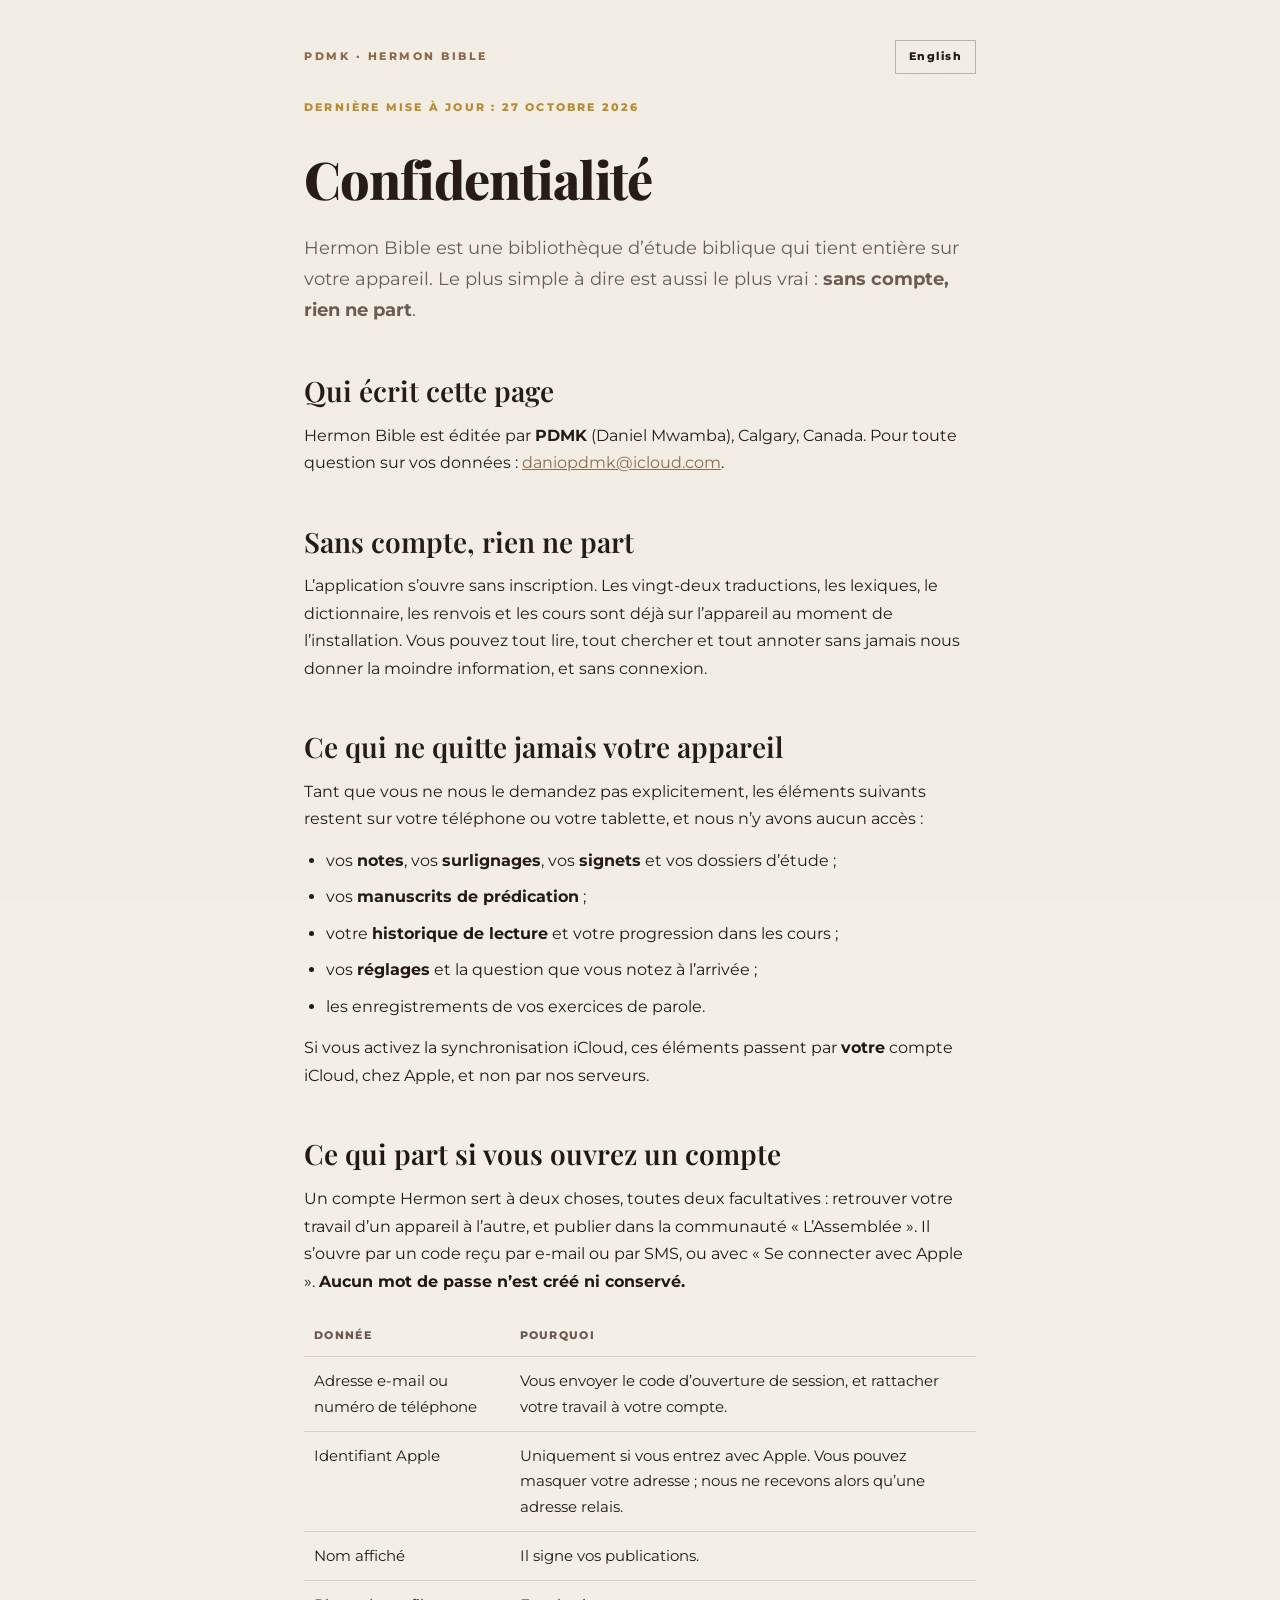
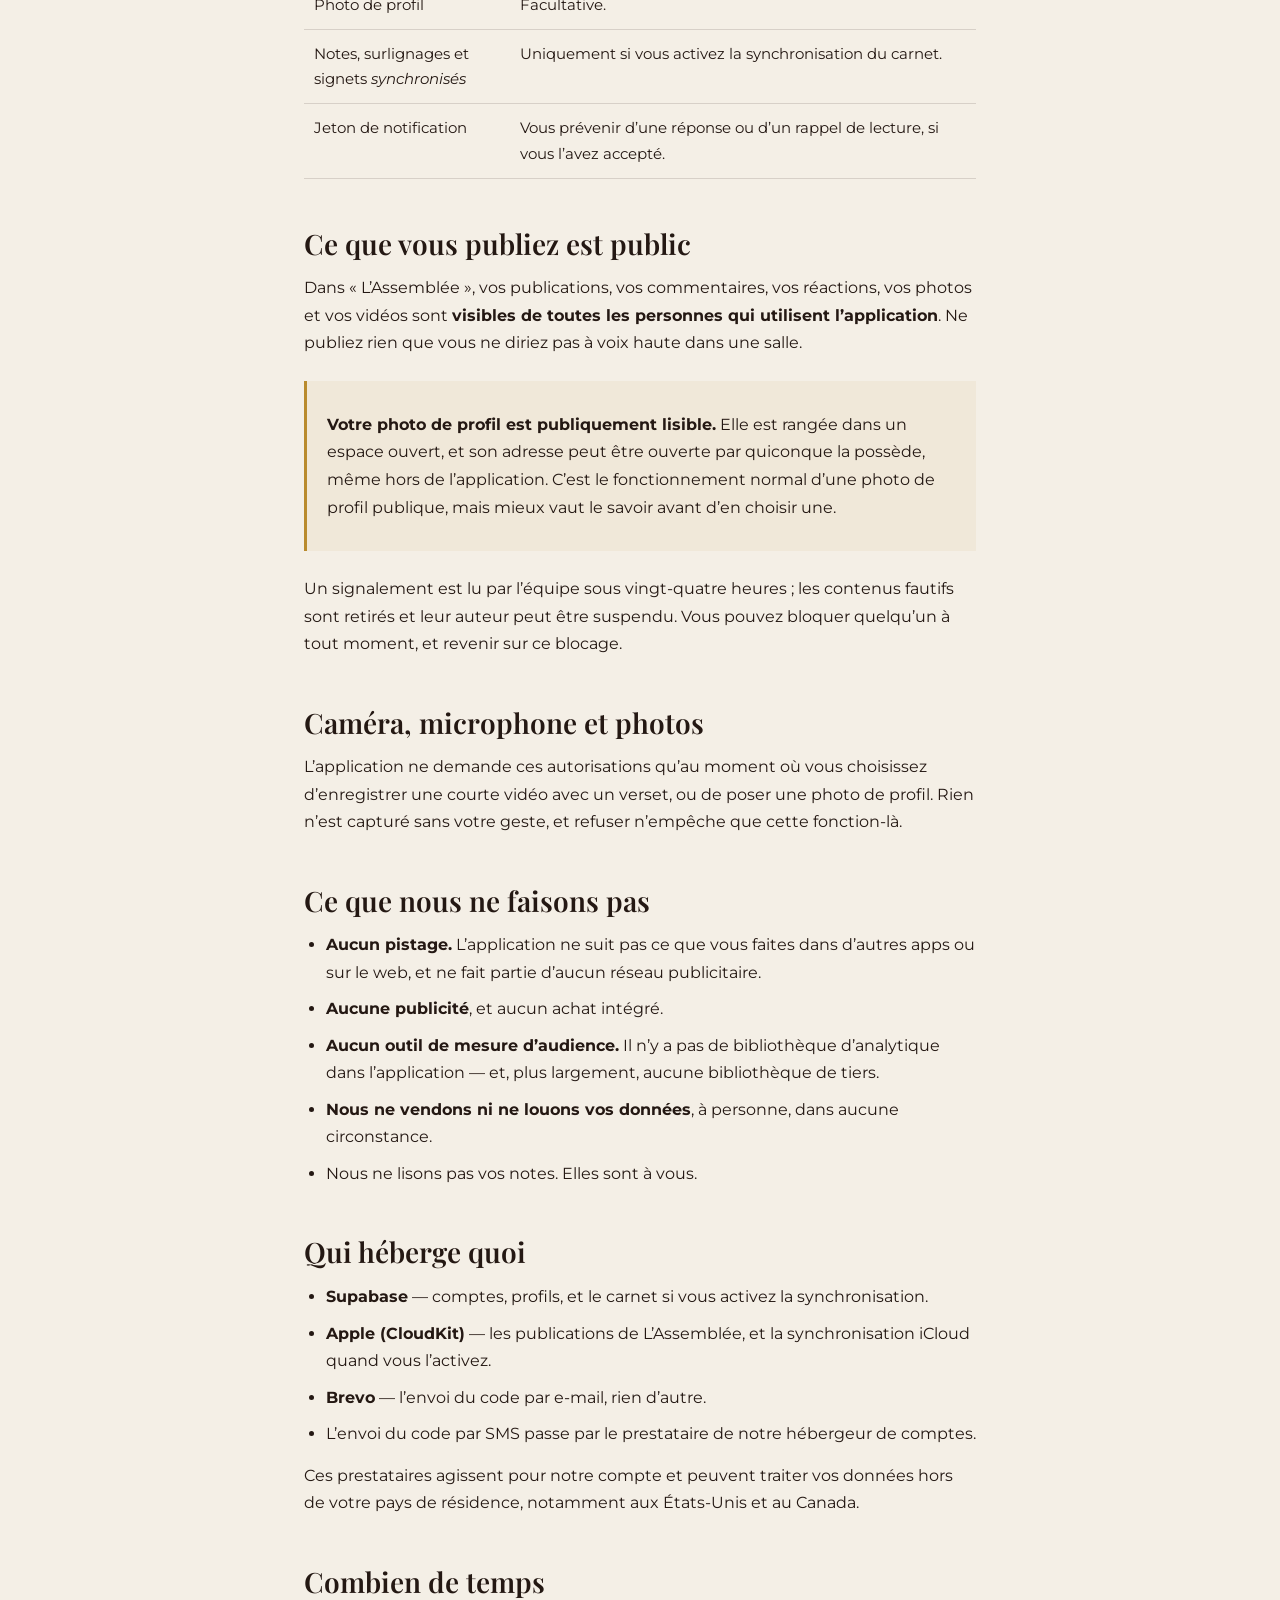
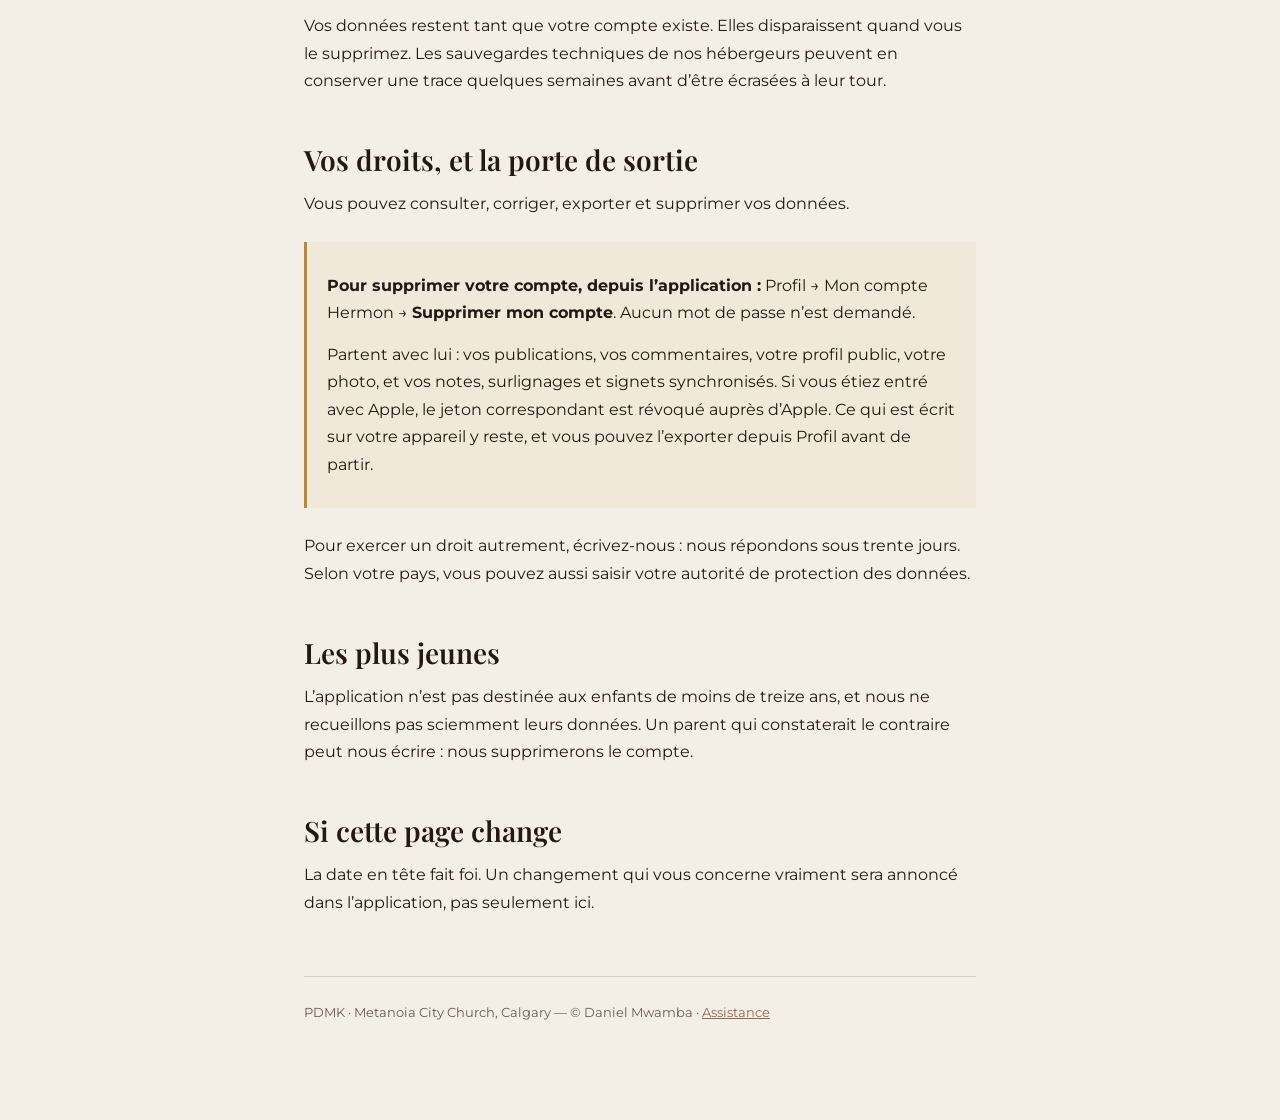
==== confidentialite/index.html @ c93b66ef "Les pages d'information d'Hermon Bible : confidentialité et assistance, FR + EN App Store Connect ex" ====
<!doctype html><html lang="fr"><head><meta charset="utf-8">
<meta name="viewport" content="width=device-width,initial-scale=1">
<title>Confidentialité — Hermon Bible</title>
<meta name="description" content="Ce que l’application Hermon Bible recueille, ce qui ne quitte jamais votre appareil, et comment supprimer votre compte.">
<meta name="theme-color" content="#F4EFE6">
<link href="https://fonts.googleapis.com/css2?family=Playfair+Display:wght@600;800&family=Montserrat:wght@400;700;800&display=swap" rel="stylesheet">
<link rel="stylesheet" href="../style.css">
</head><body><div class="page">

<header>
  <a class="mq" href="../">PDMK · Hermon Bible</a>
  <a class="lang" href="../privacy/">English</a>
</header>

<p class="date">Dernière mise à jour : 27 octobre 2026</p>
<h1>Confidentialité</h1>
<p class="chapeau">Hermon Bible est une bibliothèque d’étude biblique qui tient
entière sur votre appareil. Le plus simple à dire est aussi le plus vrai :
<strong>sans compte, rien ne part</strong>.</p>

<h2>Qui écrit cette page</h2>
<p>Hermon Bible est éditée par <strong>PDMK</strong> (Daniel Mwamba), Calgary,
Canada. Pour toute question sur vos données :
<a href="mailto:daniopdmk@icloud.com?subject=Hermon%20Bible%20%E2%80%94%20confidentialit%C3%A9">daniopdmk@icloud.com</a>.</p>

<h2>Sans compte, rien ne part</h2>
<p>L’application s’ouvre sans inscription. Les vingt-deux traductions, les
lexiques, le dictionnaire, les renvois et les cours sont déjà sur l’appareil au
moment de l’installation. Vous pouvez tout lire, tout chercher et tout annoter
sans jamais nous donner la moindre information, et sans connexion.</p>

<h2>Ce qui ne quitte jamais votre appareil</h2>
<p>Tant que vous ne nous le demandez pas explicitement, les éléments suivants
restent sur votre téléphone ou votre tablette, et nous n’y avons aucun accès :</p>
<ul>
  <li>vos <strong>notes</strong>, vos <strong>surlignages</strong>, vos
      <strong>signets</strong> et vos dossiers d’étude ;</li>
  <li>vos <strong>manuscrits de prédication</strong> ;</li>
  <li>votre <strong>historique de lecture</strong> et votre progression dans les
      cours ;</li>
  <li>vos <strong>réglages</strong> et la question que vous notez à l’arrivée ;</li>
  <li>les enregistrements de vos exercices de parole.</li>
</ul>
<p>Si vous activez la synchronisation iCloud, ces éléments passent par
<strong>votre</strong> compte iCloud, chez Apple, et non par nos serveurs.</p>

<h2>Ce qui part si vous ouvrez un compte</h2>
<p>Un compte Hermon sert à deux choses, toutes deux facultatives : retrouver
votre travail d’un appareil à l’autre, et publier dans la communauté
« L’Assemblée ». Il s’ouvre par un code reçu par e-mail ou par SMS, ou avec
« Se connecter avec Apple ». <strong>Aucun mot de passe n’est créé ni
conservé.</strong></p>

<table>
  <tr><th>Donnée</th><th>Pourquoi</th></tr>
  <tr><td>Adresse e-mail ou numéro de téléphone</td><td>Vous envoyer le code d’ouverture de session, et rattacher votre travail à votre compte.</td></tr>
  <tr><td>Identifiant Apple</td><td>Uniquement si vous entrez avec Apple. Vous pouvez masquer votre adresse ; nous ne recevons alors qu’une adresse relais.</td></tr>
  <tr><td>Nom affiché</td><td>Il signe vos publications.</td></tr>
  <tr><td>Photo de profil</td><td>Facultative.</td></tr>
  <tr><td>Notes, surlignages et signets <em>synchronisés</em></td><td>Uniquement si vous activez la synchronisation du carnet.</td></tr>
  <tr><td>Jeton de notification</td><td>Vous prévenir d’une réponse ou d’un rappel de lecture, si vous l’avez accepté.</td></tr>
</table>

<h2>Ce que vous publiez est public</h2>
<p>Dans « L’Assemblée », vos publications, vos commentaires, vos réactions, vos
photos et vos vidéos sont <strong>visibles de toutes les personnes qui utilisent
l’application</strong>. Ne publiez rien que vous ne diriez pas à voix haute dans
une salle.</p>
<div class="note">
  <p><strong>Votre photo de profil est publiquement lisible.</strong> Elle est
  rangée dans un espace ouvert, et son adresse peut être ouverte par quiconque
  la possède, même hors de l’application. C’est le fonctionnement normal d’une
  photo de profil publique, mais mieux vaut le savoir avant d’en choisir une.</p>
</div>
<p>Un signalement est lu par l’équipe sous vingt-quatre heures ; les contenus
fautifs sont retirés et leur auteur peut être suspendu. Vous pouvez bloquer
quelqu’un à tout moment, et revenir sur ce blocage.</p>

<h2>Caméra, microphone et photos</h2>
<p>L’application ne demande ces autorisations qu’au moment où vous choisissez
d’enregistrer une courte vidéo avec un verset, ou de poser une photo de profil.
Rien n’est capturé sans votre geste, et refuser n’empêche que cette
fonction-là.</p>

<h2>Ce que nous ne faisons pas</h2>
<ul>
  <li><strong>Aucun pistage.</strong> L’application ne suit pas ce que vous
      faites dans d’autres apps ou sur le web, et ne fait partie d’aucun réseau
      publicitaire.</li>
  <li><strong>Aucune publicité</strong>, et aucun achat intégré.</li>
  <li><strong>Aucun outil de mesure d’audience.</strong> Il n’y a pas de
      bibliothèque d’analytique dans l’application — et, plus largement, aucune
      bibliothèque de tiers.</li>
  <li><strong>Nous ne vendons ni ne louons vos données</strong>, à personne, dans
      aucune circonstance.</li>
  <li>Nous ne lisons pas vos notes. Elles sont à vous.</li>
</ul>

<h2>Qui héberge quoi</h2>
<ul>
  <li><strong>Supabase</strong> — comptes, profils, et le carnet si vous activez
      la synchronisation.</li>
  <li><strong>Apple (CloudKit)</strong> — les publications de L’Assemblée, et la
      synchronisation iCloud quand vous l’activez.</li>
  <li><strong>Brevo</strong> — l’envoi du code par e-mail, rien d’autre.</li>
  <li>L’envoi du code par SMS passe par le prestataire de notre hébergeur de
      comptes.</li>
</ul>
<p>Ces prestataires agissent pour notre compte et peuvent traiter vos données
hors de votre pays de résidence, notamment aux États-Unis et au Canada.</p>

<h2>Combien de temps</h2>
<p>Vos données restent tant que votre compte existe. Elles disparaissent quand
vous le supprimez. Les sauvegardes techniques de nos hébergeurs peuvent en
conserver une trace quelques semaines avant d’être écrasées à leur tour.</p>

<h2>Vos droits, et la porte de sortie</h2>
<p>Vous pouvez consulter, corriger, exporter et supprimer vos données.</p>
<div class="note">
  <p><strong>Pour supprimer votre compte, depuis l’application :</strong>
  Profil → Mon compte Hermon → <strong>Supprimer mon compte</strong>. Aucun mot
  de passe n’est demandé.</p>
  <p>Partent avec lui : vos publications, vos commentaires, votre profil public,
  votre photo, et vos notes, surlignages et signets synchronisés. Si vous étiez
  entré avec Apple, le jeton correspondant est révoqué auprès d’Apple. Ce qui
  est écrit sur votre appareil y reste, et vous pouvez l’exporter depuis Profil
  avant de partir.</p>
</div>
<p>Pour exercer un droit autrement, écrivez-nous : nous répondons sous trente
jours. Selon votre pays, vous pouvez aussi saisir votre autorité de protection
des données.</p>

<h2>Les plus jeunes</h2>
<p>L’application n’est pas destinée aux enfants de moins de treize ans, et nous
ne recueillons pas sciemment leurs données. Un parent qui constaterait le
contraire peut nous écrire : nous supprimerons le compte.</p>

<h2>Si cette page change</h2>
<p>La date en tête fait foi. Un changement qui vous concerne vraiment sera
annoncé dans l’application, pas seulement ici.</p>

<footer>PDMK · Metanoia City Church, Calgary — © Daniel Mwamba ·
<a href="../support/">Assistance</a></footer>

</div></body></html>
---- style.css ----
/* ═════ Hermon Bible — pages légales ══════════════════════════════════════
   Même direction « librairie » que la page des livres : papier clair, Playfair
   pour les titres, Montserrat pour le texte. Mêmes variables, aux mêmes
   valeurs, pour que les deux sites ne divergent pas en silence.

   ⚠️ AUCUN JavaScript ici, et c'est délibéré. Sur la page des livres, une
   révélation au défilement avait laissé la page ENTIÈREMENT VIDE quand le
   script échouait. Une politique de confidentialité qui ne s'affiche pas est
   pire qu'absente : Apple la lit, et un lecteur inquiet aussi.
   ═══════════════════════════════════════════════════════════════════════ */
:root{--papier:#F4EFE6;--encre:#241813;--sepia:#8D6A4C;--or:#B98B2E;--gris:#6B5A4E}
*{box-sizing:border-box;margin:0;padding:0}
body{font-family:Montserrat,system-ui,sans-serif;background:var(--papier);color:var(--encre);
  line-height:1.72;-webkit-font-smoothing:antialiased}
/* le grain du papier : sans lui, un fond clair fait « gabarit » */
body::after{content:"";position:fixed;inset:0;z-index:99;pointer-events:none;opacity:.05;
  background-image:url("data:image/svg+xml,%3Csvg xmlns='http://www.w3.org/2000/svg' width='200' height='200'%3E%3Cfilter id='n'%3E%3CfeTurbulence type='fractalNoise' baseFrequency='.8' numOctaves='3'/%3E%3C/filter%3E%3Crect width='200' height='200' filter='url(%23n)'/%3E%3C/svg%3E")}
.page{max-width:720px;margin:0 auto;padding:0 24px 96px}
header{padding:40px 0 10px;display:flex;align-items:baseline;justify-content:space-between;
  gap:16px;flex-wrap:wrap}
.mq{font-size:10.5px;font-weight:800;letter-spacing:.24em;text-transform:uppercase;
  color:var(--sepia);text-decoration:none}
.lang{font-size:10.5px;font-weight:800;letter-spacing:.14em;text-decoration:none;
  color:var(--encre);border:1px solid rgba(36,24,19,.28);padding:7px 13px}
.lang:hover{background:var(--encre);color:var(--papier)}
h1{font-family:'Playfair Display',Georgia,serif;font-weight:800;
  font-size:clamp(32px,5.4vw,52px);line-height:1.08;letter-spacing:-.02em;margin:34px 0 10px}
.date{font-size:11px;font-weight:800;letter-spacing:.2em;color:var(--or);text-transform:uppercase}
.chapeau{margin-top:26px;font-size:18px;color:var(--gris)}
h2{font-family:'Playfair Display',Georgia,serif;font-weight:600;font-size:clamp(22px,3.2vw,28px);
  margin:48px 0 12px;line-height:1.2}
h3{font-size:14px;font-weight:800;letter-spacing:.06em;margin:28px 0 8px}
p{margin:14px 0}
ul{margin:14px 0 14px 22px}
li{margin:9px 0}
a{color:var(--sepia)}
strong{font-weight:700}
/* L'encadré sert aux faits qui surprennent : on ne les noie pas dans un
   paragraphe. Le liseré porte le sens, la couleur ne porte jamais seule. */
.note{border-left:3px solid var(--or);background:rgba(185,139,46,.07);
  padding:16px 20px;margin:24px 0}
table{border-collapse:collapse;width:100%;margin:20px 0;font-size:15px}
th,td{text-align:left;padding:11px 10px;border-bottom:1px solid rgba(36,24,19,.14);
  vertical-align:top}
th{font-size:11px;font-weight:800;letter-spacing:.12em;text-transform:uppercase;color:var(--gris)}
footer{border-top:1px solid rgba(36,24,19,.14);margin-top:60px;padding-top:24px;
  font-size:13px;color:var(--gris)}
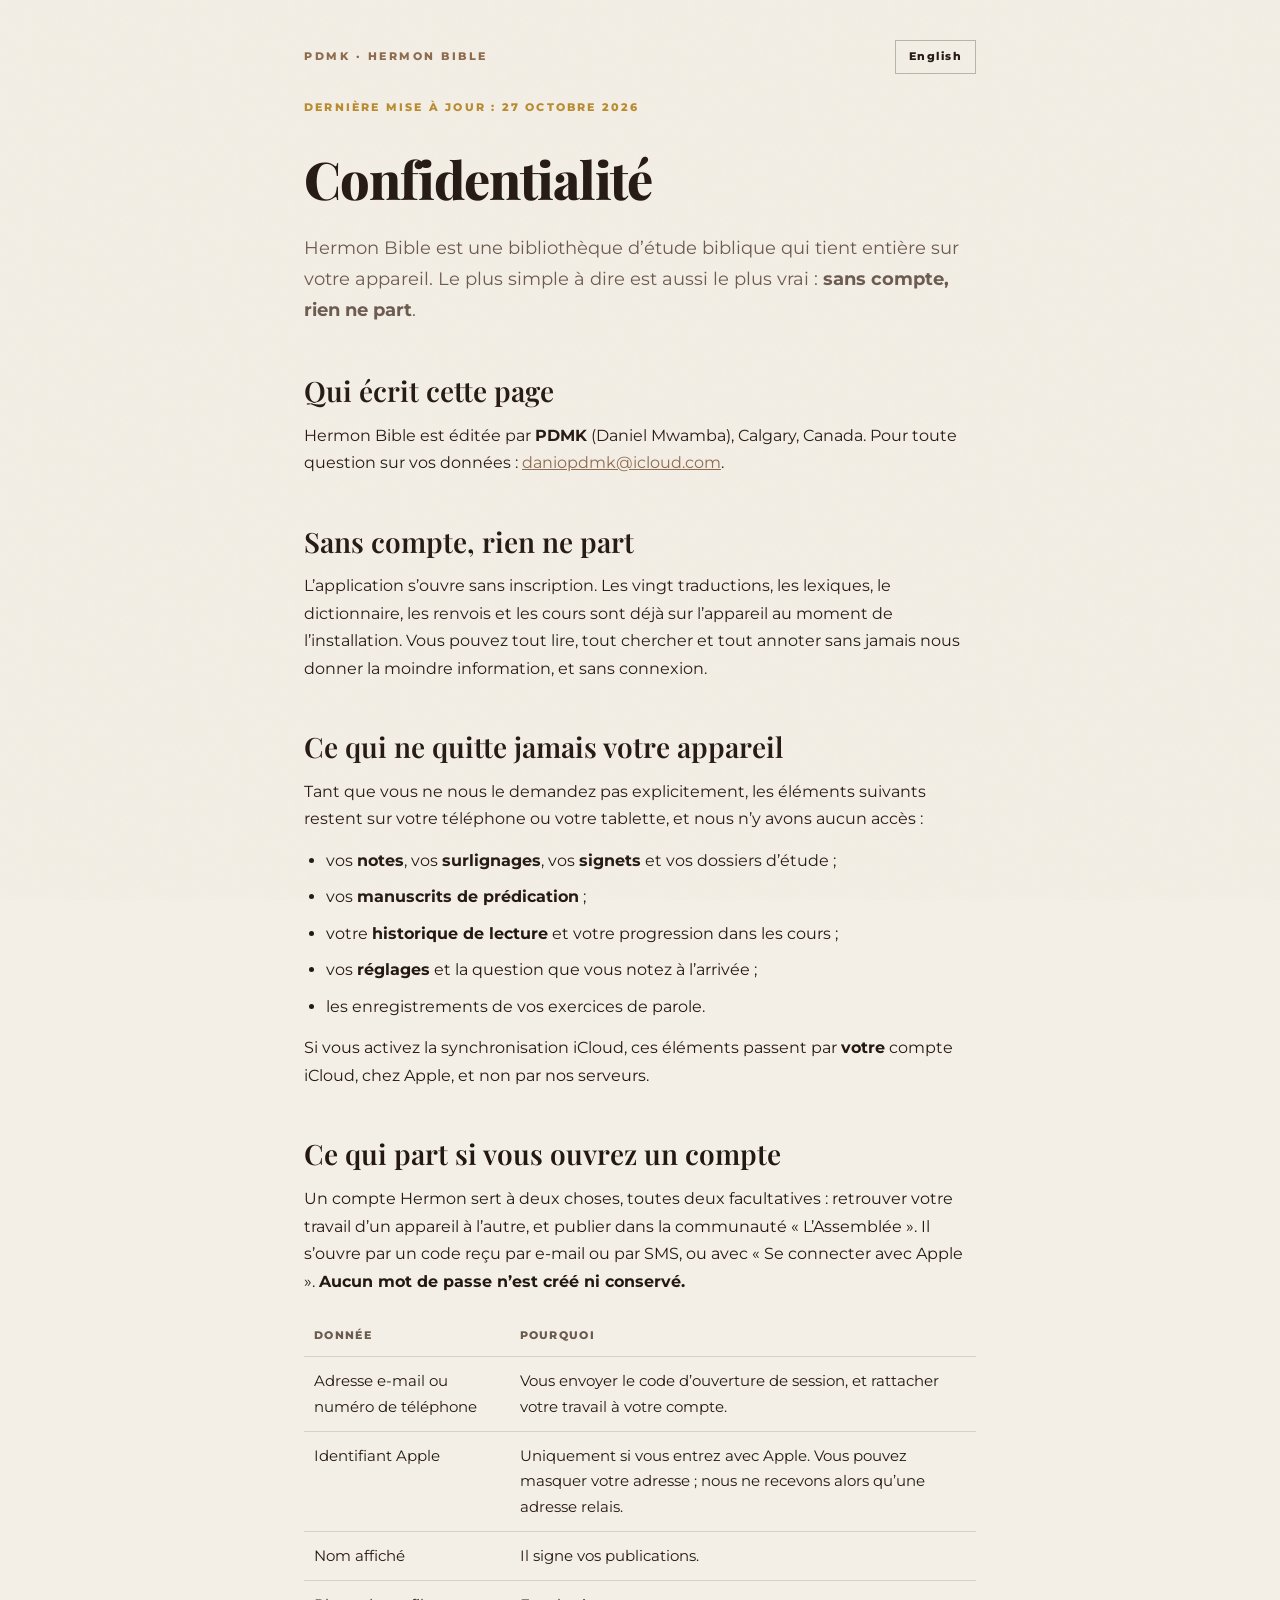
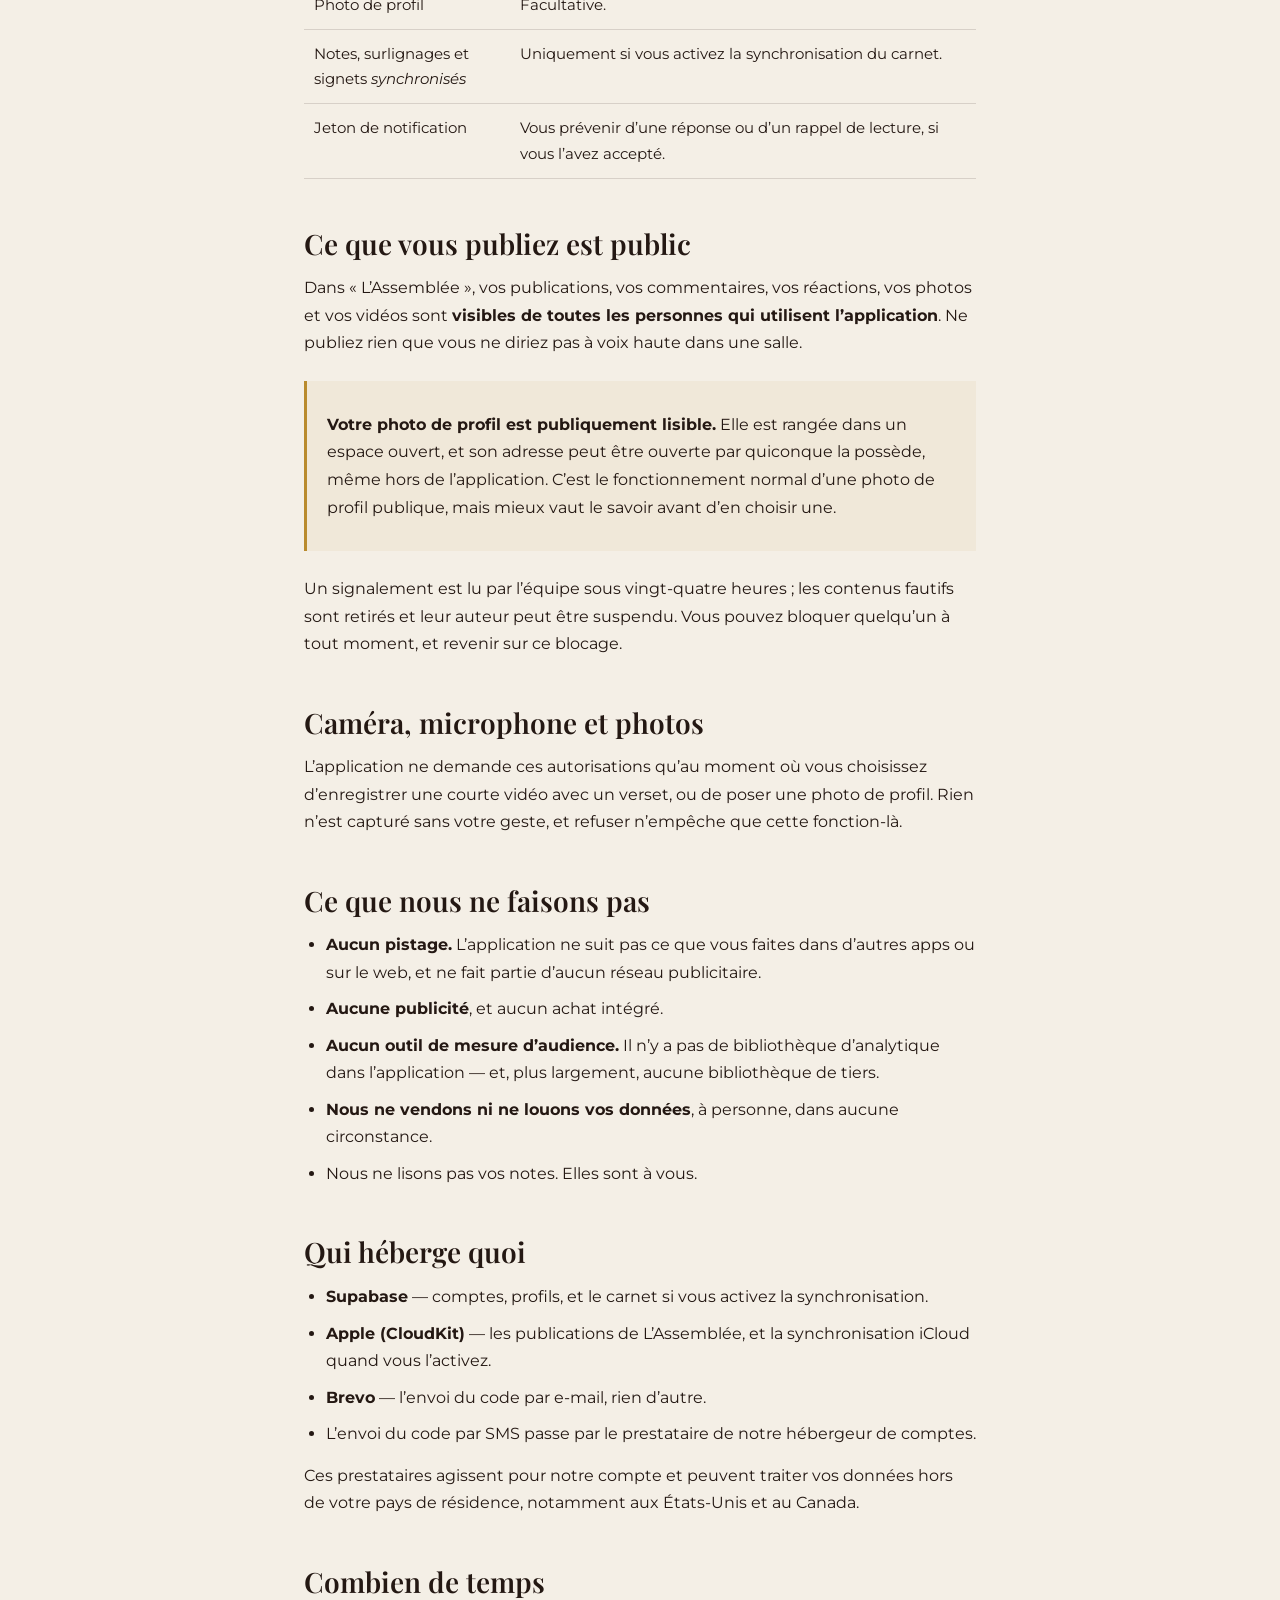
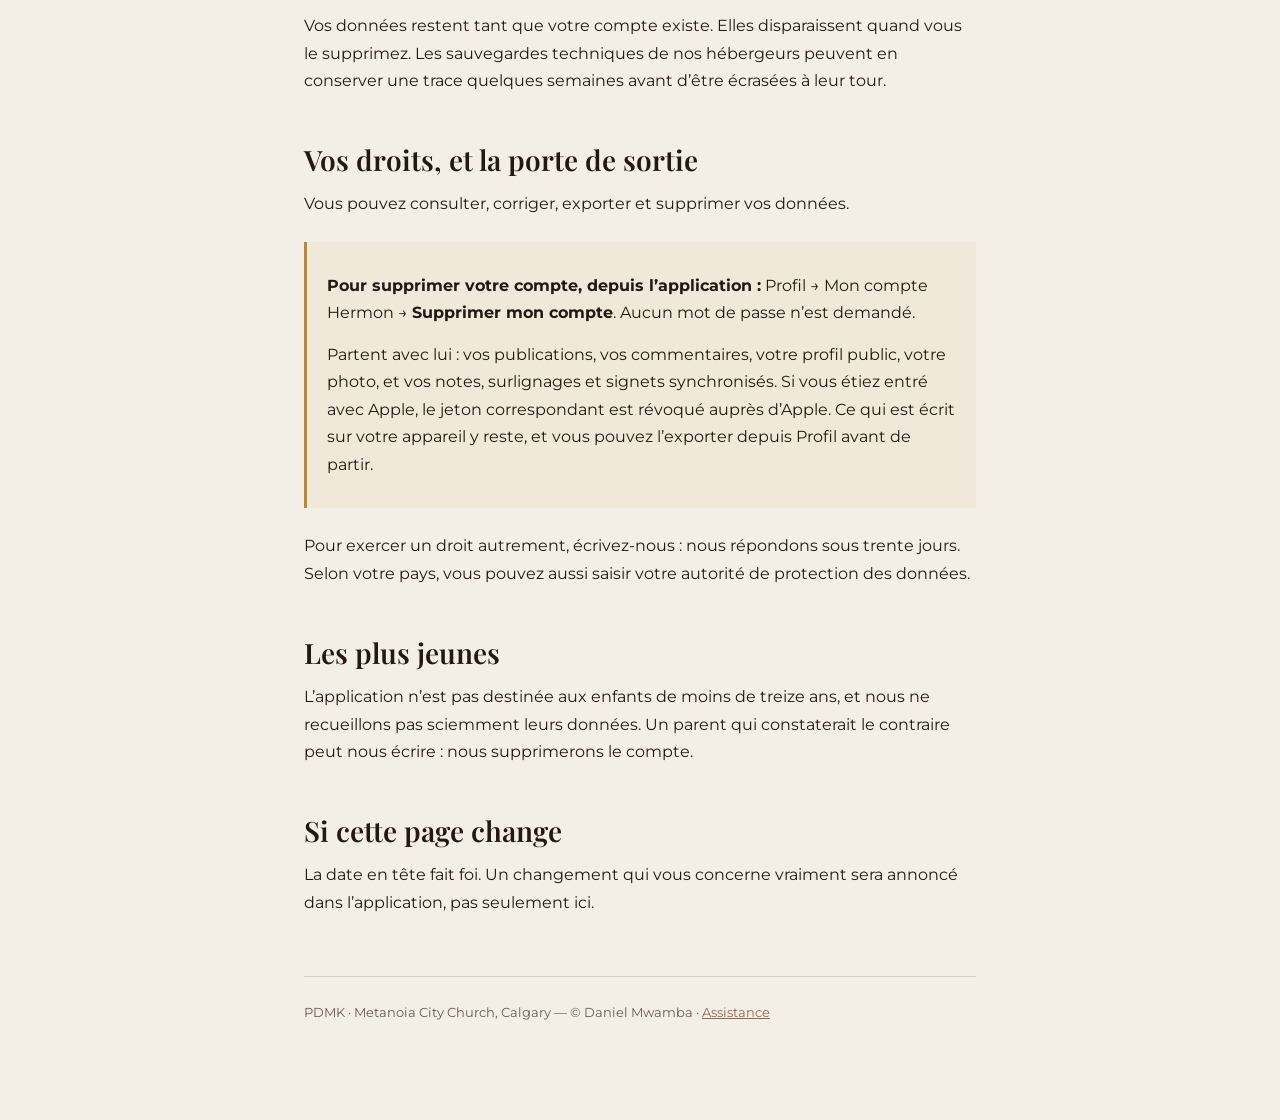
==== commit 955562bd: "Vingt traductions, et non vingt-deux LAU (Lausanne 1872) et LSGS (Segond 1910 avec Strong) ont quitt" ====
--- a/confidentialite/index.html
+++ b/confidentialite/index.html
@@ -24,7 +24,7 @@
 <a href="mailto:daniopdmk@icloud.com?subject=Hermon%20Bible%20%E2%80%94%20confidentialit%C3%A9">daniopdmk@icloud.com</a>.</p>
 
 <h2>Sans compte, rien ne part</h2>
-<p>L’application s’ouvre sans inscription. Les vingt-deux traductions, les
+<p>L’application s’ouvre sans inscription. Les vingt traductions, les
 lexiques, le dictionnaire, les renvois et les cours sont déjà sur l’appareil au
 moment de l’installation. Vous pouvez tout lire, tout chercher et tout annoter
 sans jamais nous donner la moindre information, et sans connexion.</p>
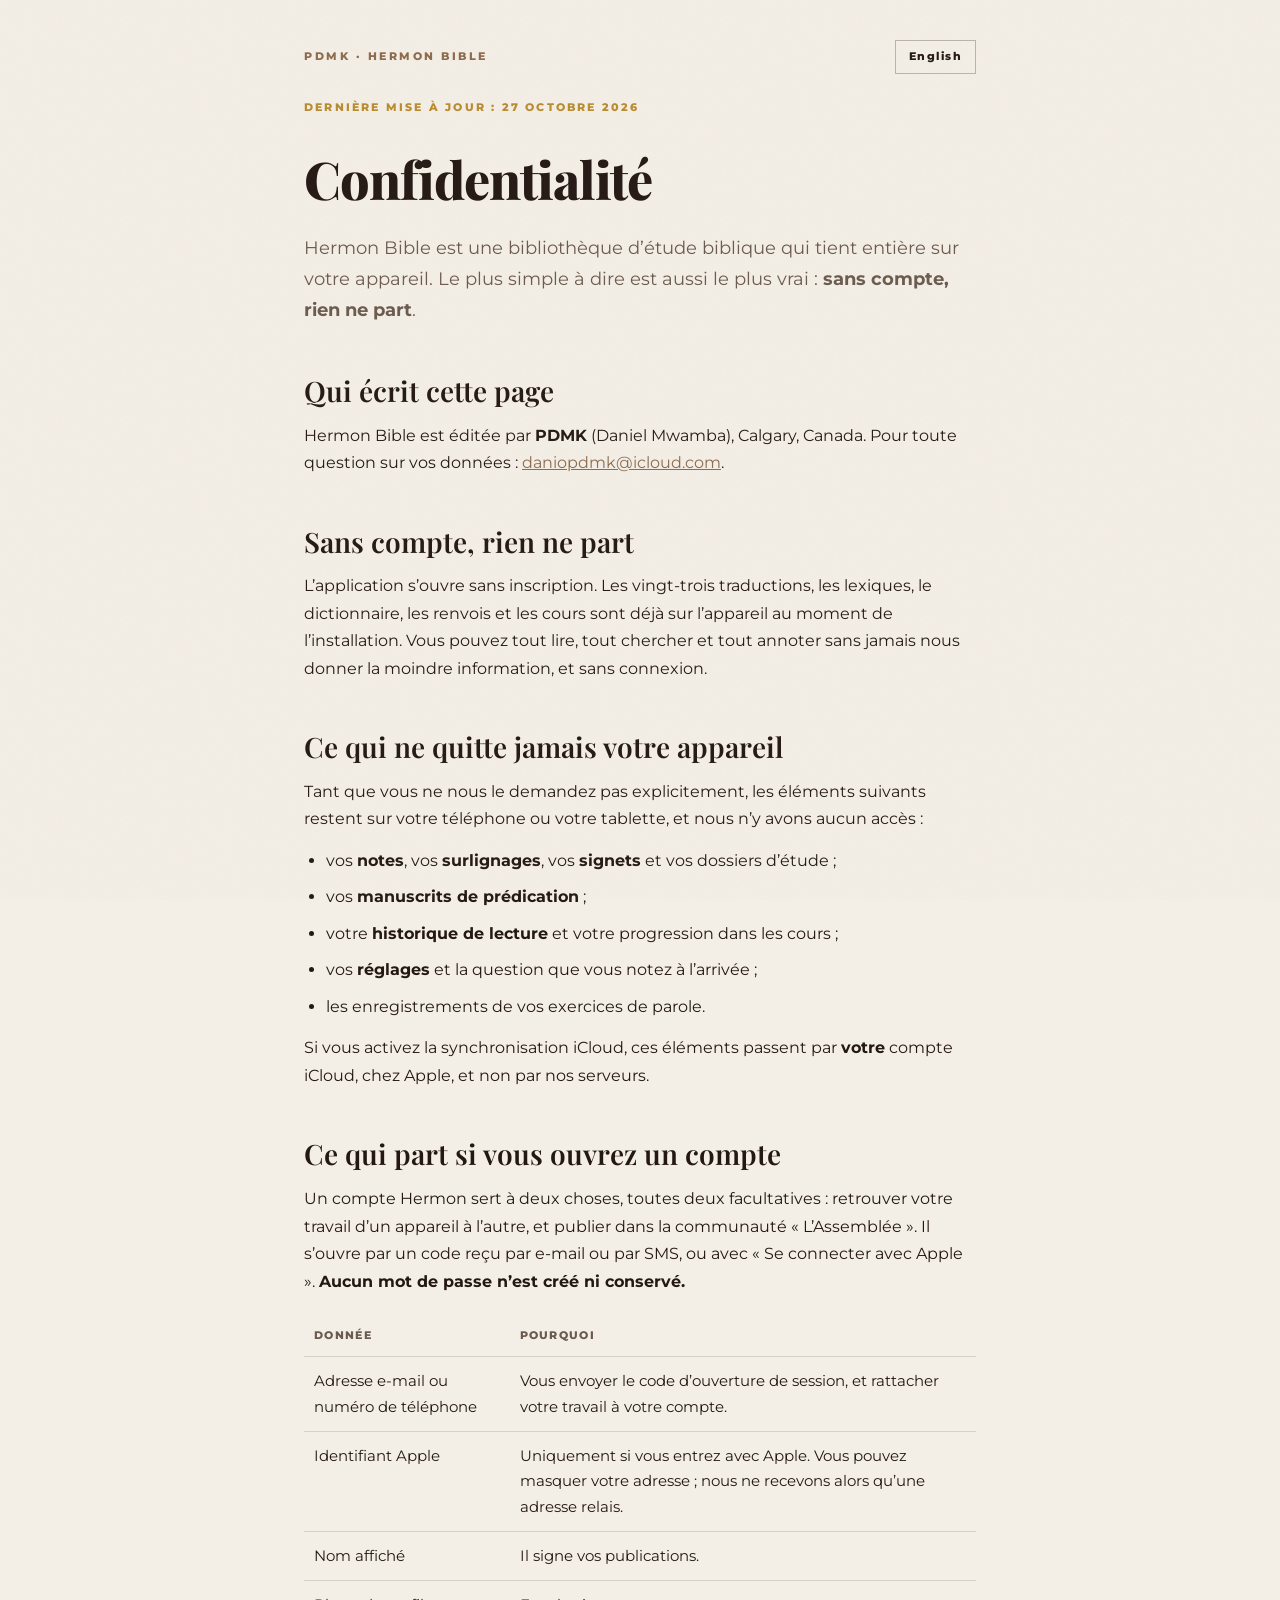
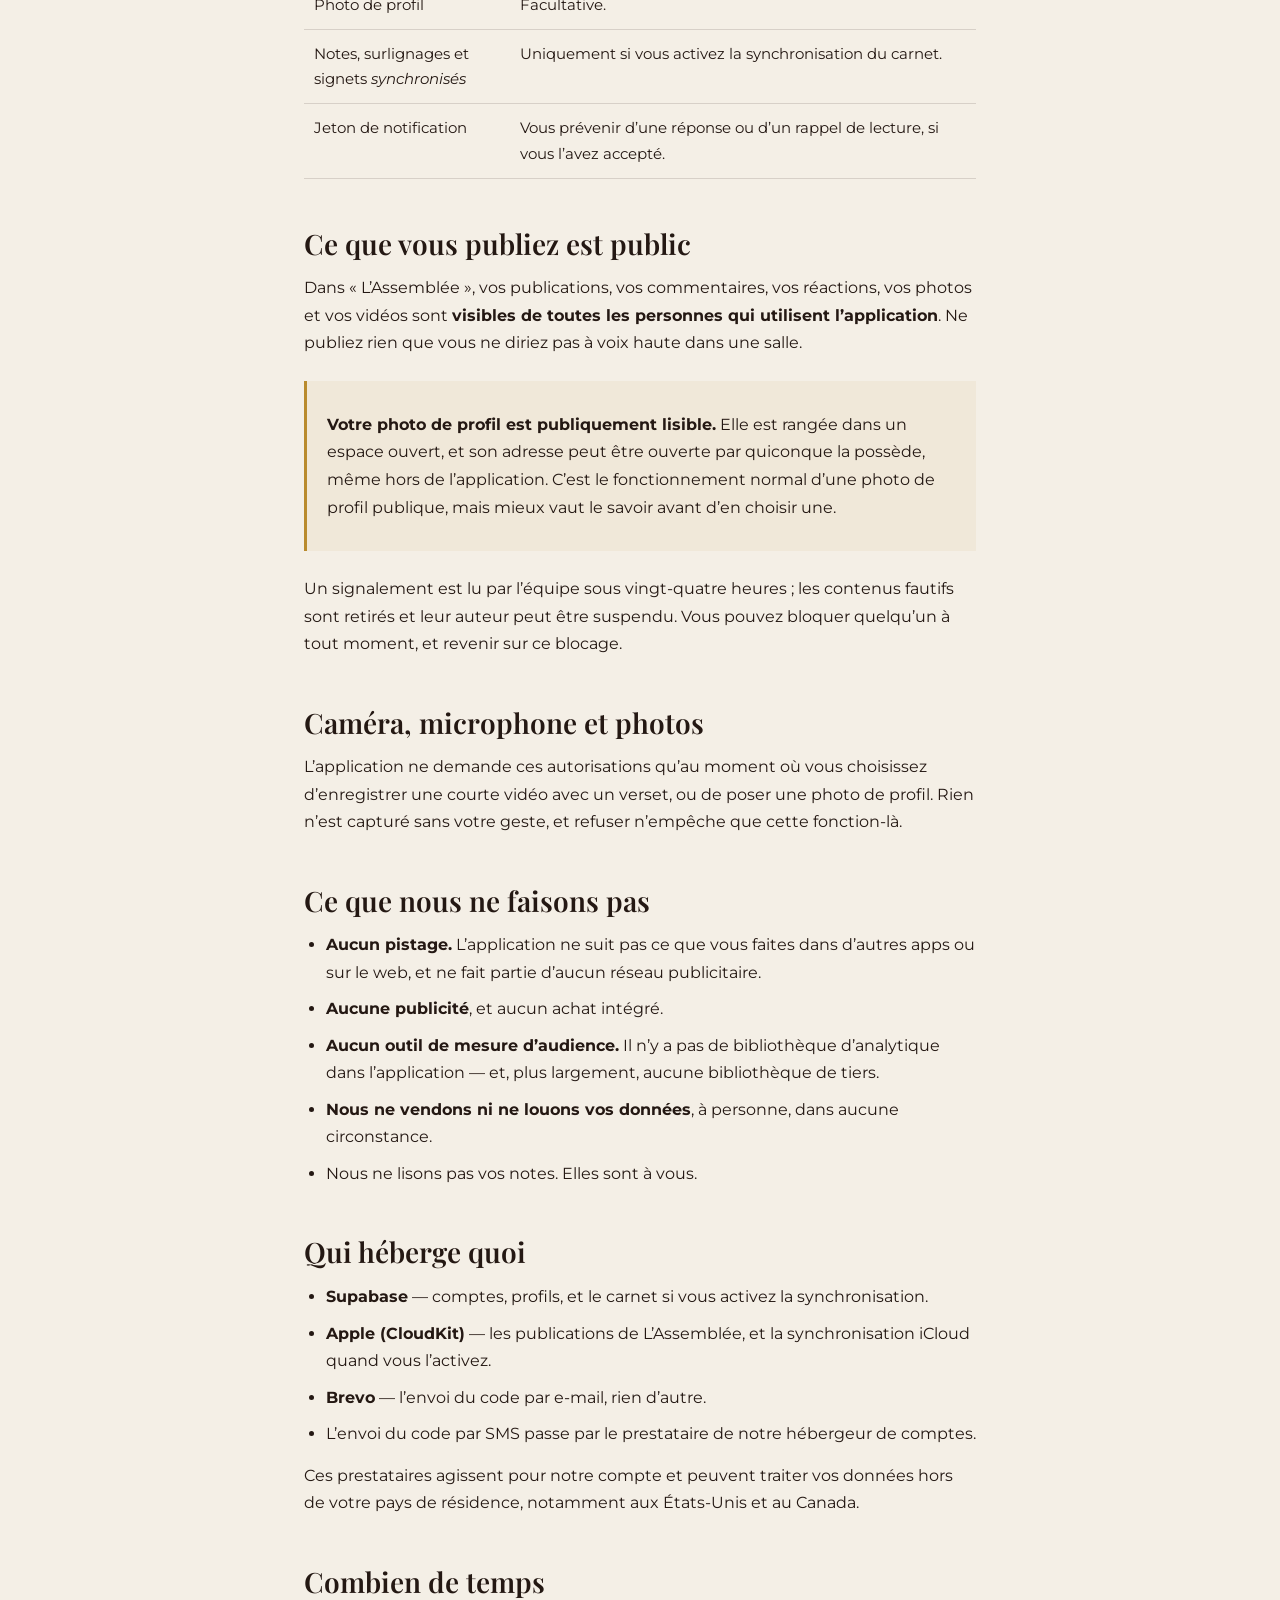
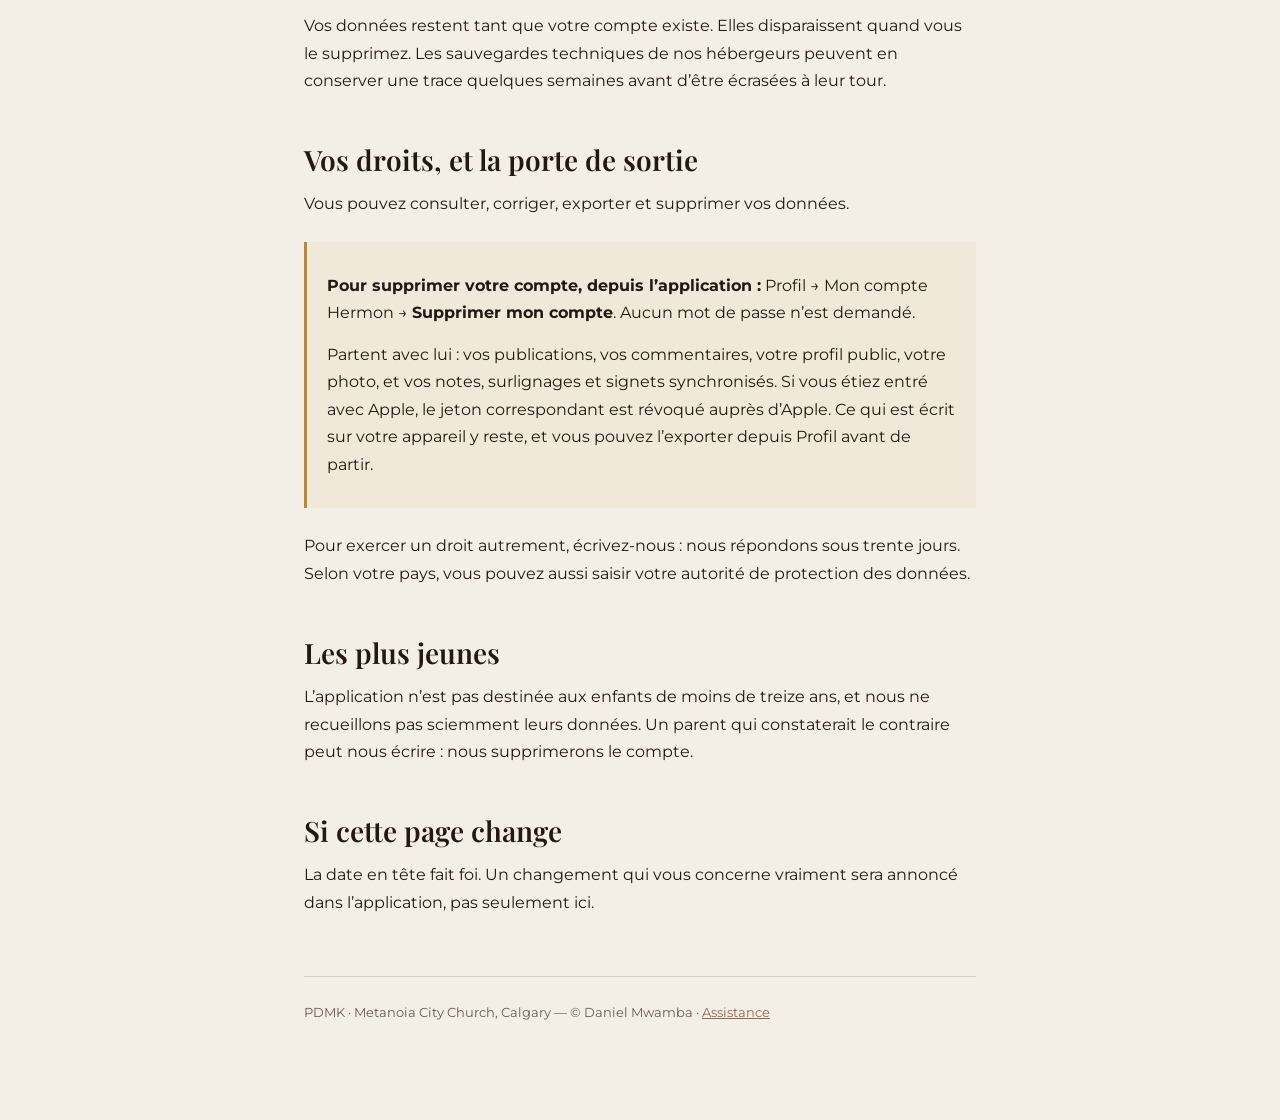
==== commit fabb7d1b: "Vingt-trois traductions Trois anglaises ajoutées le 28 octobre 2026 pour la lecture bilingue : la Be" ====
--- a/confidentialite/index.html
+++ b/confidentialite/index.html
@@ -24,7 +24,7 @@
 <a href="mailto:daniopdmk@icloud.com?subject=Hermon%20Bible%20%E2%80%94%20confidentialit%C3%A9">daniopdmk@icloud.com</a>.</p>
 
 <h2>Sans compte, rien ne part</h2>
-<p>L’application s’ouvre sans inscription. Les vingt traductions, les
+<p>L’application s’ouvre sans inscription. Les vingt-trois traductions, les
 lexiques, le dictionnaire, les renvois et les cours sont déjà sur l’appareil au
 moment de l’installation. Vous pouvez tout lire, tout chercher et tout annoter
 sans jamais nous donner la moindre information, et sans connexion.</p>
